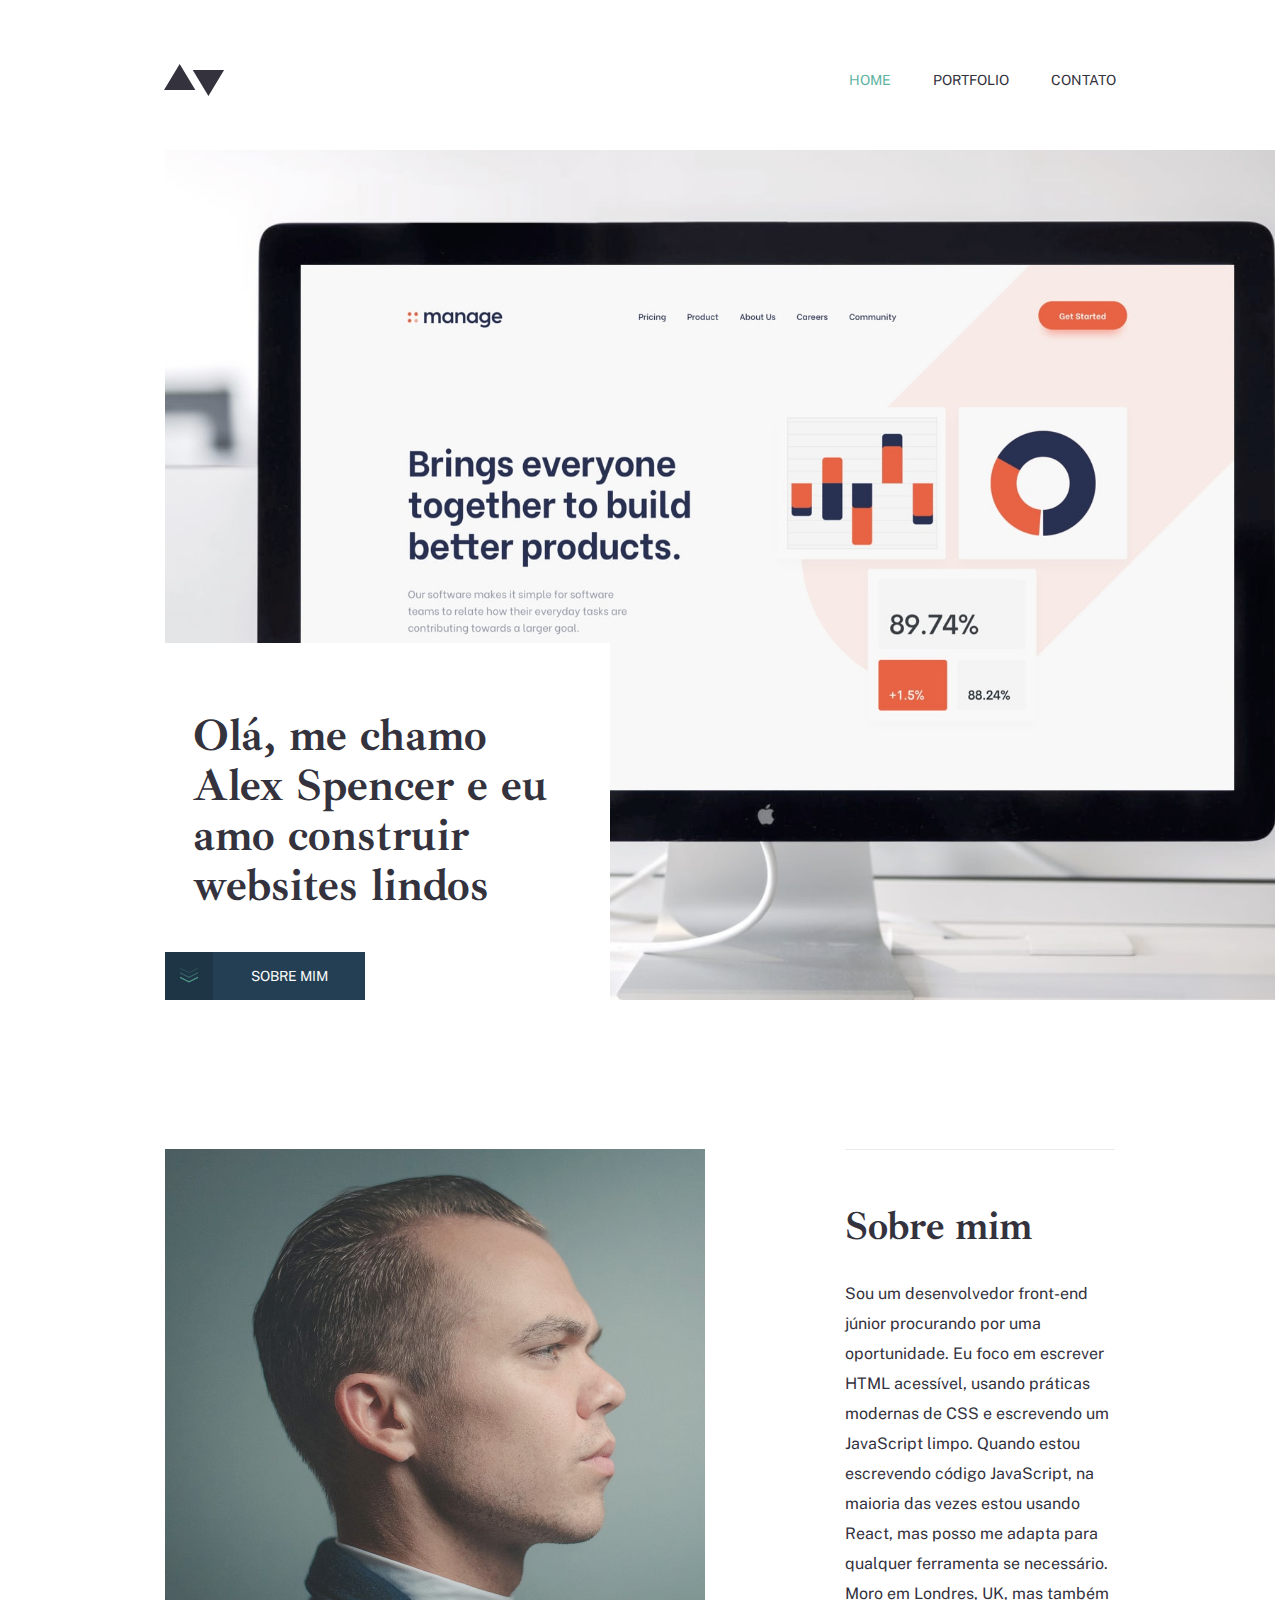
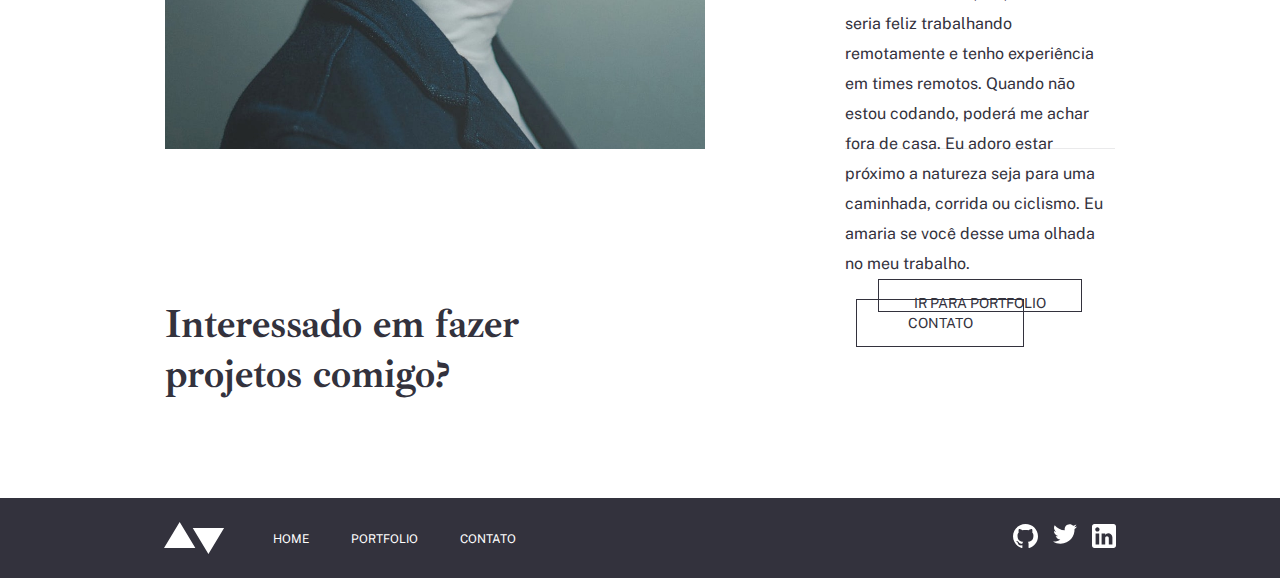
==== index.html @ 4e43d09f "Add files via upload" ====
<!DOCTYPE html>
<html lang="pt">
  <head>
    <meta charset="UTF-8" />
    <meta http-equiv="X-UA-Compatible" content="IE=edge" />
    <meta name="viewport" content="width=device-width, initial-scale=1.0" />
    <link rel="stylesheet" href="./css/global.css" />
    <link rel="stylesheet" href="./pages/home/style.css" />
    <title>Home</title>

    <link rel="preconnect" href="https://fonts.googleapis.com" />
    <link rel="preconnect" href="https://fonts.gstatic.com" crossorigin />
    <link
      href="https://fonts.googleapis.com/css2?family=Ibarra+Real+Nova:wght@400;500;600;700&family=Public+Sans:wght@100;200;300;400;500;600&display=swap"
      rel="stylesheet"
    />
  </head>

  <body>
    <header>
      <img src="./assets/logo-dark.svg" alt="logo-dark" />

      <ul>
        <li><a class="atual" href="#home">HOME</a></li>
        <li><a href="./pages/portfolio/index.html">PORTFOLIO</a></li>
        <li><a href="./pages/contato/index.html">CONTATO</a></li>
      </ul>
    </header>

    <section class="hero">
      <div class="hero-div">
        <p>Olá, me chamo Alex Spencer e eu amo construir websites lindos</p>

        <a class="botao-sobre" href="#sobre"
          ><div class="seta-pra-baixo"></div>
          <div class="texto">SOBRE MIM</div>
        </a>
      </div>
    </section>

    <section class="sobre" id="sobre">
      <img src="./assets/home/image-homepage-profile.jpg" alt="image-homepage-profile" />

      <div class="sobre-mim">
        <h1>Sobre mim</h1>
        <p>
          Sou um desenvolvedor front-end júnior procurando por uma oportunidade. Eu foco em escrever HTML acessível, usando práticas modernas de CSS e
          escrevendo um JavaScript limpo. Quando estou escrevendo código JavaScript, na maioria das vezes estou usando React, mas posso me adapta para
          qualquer ferramenta se necessário. Moro em Londres, UK, mas também seria feliz trabalhando remotamente e tenho experiência em times remotos.
          Quando não estou codando, poderá me achar fora de casa. Eu adoro estar próximo a natureza seja para uma caminhada, corrida ou ciclismo. Eu
          amaria se você desse uma olhada no meu trabalho.
        </p>
        <a href="./pages/portfolio/index.html">IR PARA PORTFOLIO</a>
      </div>
    </section>

    <section class="contato">
      <h1>Interessado em fazer projetos comigo?</h1>

      <a href="./pages/contato/index.html">CONTATO</a>
    </section>

    <footer>
      <div class="comeco-footer">
        <img class="logo" src="./assets/logo-light.svg" alt="logo-light" />

        <ul class="menu">
          <li><a href="#">HOME</a></li>
          <li><a href="./pages/portfolio/index.html">PORTFOLIO</a></li>
          <li><a href="./pages/contato/index.html">CONTATO</a></li>
        </ul>
      </div>

      <ul class="icons">
        <li><img src="./assets/icons/github-light.svg" alt="Logo do Github" /></li>
        <li><img src="./assets/icons/twitter-light.svg" alt="Logo do Twitter" /></li>
        <li><img src="./assets/icons/linkedin-light.svg" alt="Logo do Linkedin" /></li>
      </ul>
    </footer>
  </body>
</html>
---- css/global.css ----
* {
  padding: 0;
  margin: 0;
  box-sizing: border-box;
}

body {
  position: relative;
  min-height: 2000px;
  min-width: 1240px;
}

h1 {
  font-family: 'Ibarra Real Nova', serif;
  font-size: 40px;
  font-weight: bold;

  color: #33323d;
}

p {
  margin-top: 28px;

  font-family: 'Public Sans', sans-serif;
  font-size: 16px;
  line-height: 30px;
  color: #33323d;
}

h2 {
  font-family: 'Ibarra Real Nova', serif;
  font-size: 40px;
  font-weight: bold;

  color: #33323d;
}

p span {
  text-decoration: underline;
}

header {
  display: flex;
  justify-content: space-between;
  align-items: center;

  margin-top: 64px;
  margin-left: 164px;
  margin-right: 164px;
  margin-bottom: 54px;
}

header ul {
  display: flex;
  gap: 42px;

  list-style: none;
}

header ul a {
  font-family: 'Public Sans', sans-serif;
  font-size: 14px;
  text-decoration: none;

  color: #33323d;
}

header ul a:visited {
  color: #33323d;
}

.atual {
  color: #5fb4a2 !important;
}

footer {
  display: flex;
  justify-content: space-between;
  align-items: center;

  position: absolute;
  bottom: 0;

  height: 80px;
  width: 100%;

  padding-left: 164px;
  padding-right: 164px;
  margin-top: 200px;

  background-color: #33323d;
}

.comeco-footer {
  display: flex;
  justify-content: center;
  align-items: center;
}

footer .logo {
  margin-right: 48px;
}

footer ul {
  display: flex;
  list-style: none;
}

footer .menu {
  gap: 42px;
}

footer ul a {
  font-family: 'Public Sans', sans-serif;
  font-size: 12px;
  text-decoration: none;

  color: #ffffff;
}

footer ul a:visited {
  color: #ffffff;
}

.icons {
  gap: 15px;
}

.icons li img {
  cursor: pointer;
}
---- pages/home/style.css ----
body {
  min-height: 2114px;
}

.hero {
  display: flex;
  position: relative;

  min-height: 850px;
  min-width: 1110px;
  margin-left: 165px;
  margin-right: 165px;

  background-image: url('../../assets/home/image-homepage-hero.jpg');
  background-size: cover;
  background-position: center;
  background-repeat: no-repeat;
}

.hero .hero-div {
  position: absolute;
  bottom: 0;

  height: 357px;
  width: 445px;

  background-color: white;
}

.hero .hero-div p {
  padding-top: 40px;
  padding-left: 28px;
  padding-right: 28px;

  font-family: 'Ibarra Real Nova', serif;
  font-size: 45px;
  font-weight: bold;
  line-height: 50px;

  color: #33323d;
}

.hero .hero-div .botao-sobre {
  display: flex;
  flex-direction: row;
  align-items: center;

  position: absolute;
  bottom: 0;

  height: 48px;
  width: 200px;

  background-image: url('../../assets/icons/down-arrows.svg');
  background-repeat: no-repeat;
  background-size: 18px;
  background-position: 15px 15px;

  cursor: pointer;

  font-family: 'Public Sans', sans-serif;
  font-size: 14px;
  text-decoration: none;
  text-align: center;

  color: #fafafa;
  background-color: #243f53;
}

.botao-sobre .seta-pra-baixo {
  height: 48px;
  width: 48px;

  background-color: rgba(0, 0, 0, 0.15);
}

.botao-sobre .texto {
  width: 152px;

  text-align: center;
}

.hero .hero-div .botao-sobre:hover {
  background-image: url('../../assets/icons/down-arrows-light.svg');
  background-size: 20px;
  background-position: 14px 15px;
  background-color: #5fb4a2;
}

.sobre {
  display: flex;

  height: 600px;

  margin-top: 149px;
  margin-left: 165px;
  margin-right: 165px;
}

.sobre img {
  height: 600px;
  width: 540px;
}

.sobre-mim {
  display: flex;
  flex-direction: column;

  height: 100%;
  margin-left: 140px;
  padding-top: 51px;

  border-top: 1px solid #eaeaeb;
  border-bottom: 1px solid #eaeaeb;
}

.sobre-mim a {
  justify-self: end;

  height: 48px;
  width: 204px;

  margin: auto;
  padding-top: 15px;

  border: 1px solid #33323d;

  font-family: 'Public Sans', sans-serif;
  font-weight: 400;
  font-size: 14px;
  text-decoration: none;
  text-align: center;

  color: #33323d;
}

.sobre-mim a:hover {
  border: 1px solid #33323d;

  color: #fafafa;
  background-color: #33323d;
}

.contato {
  display: flex;
  justify-content: space-between;

  height: 84px;
  width: 80%;

  margin-top: 150px;
  margin-left: 165px;
  margin-right: 165px;
  margin-bottom: 200px;
}

.contato h1 {
  width: 500px;
}

.contato a {
  height: 48px;
  width: 168px;

  padding-top: 15px;
  margin-right: 165px;

  border: 1px solid #33323d;

  font-family: 'Public Sans', sans-serif;
  font-weight: 400;
  font-size: 14px;
  text-decoration: none;
  text-align: center;

  color: #33323d;
}

.contato a:hover {
  border: 1px solid #33323d;

  color: #fafafa;
  background-color: #33323d;
}
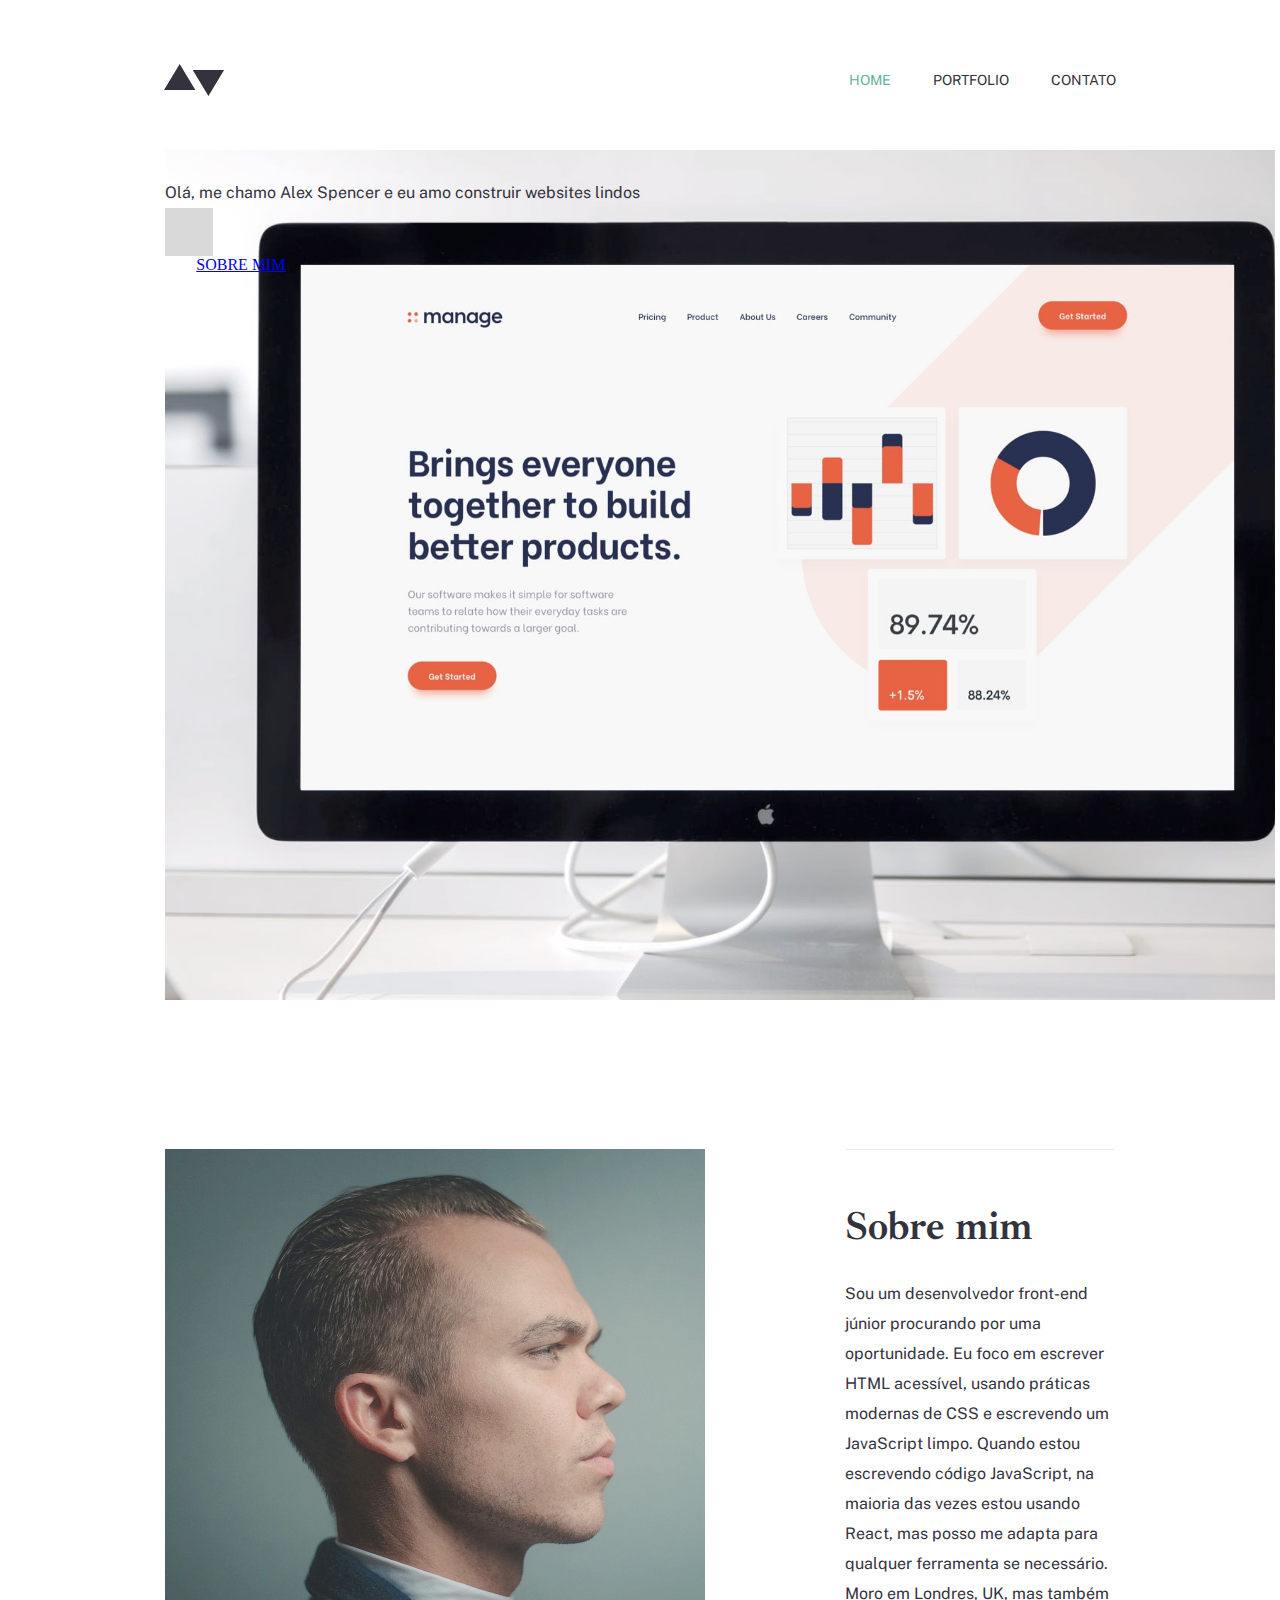
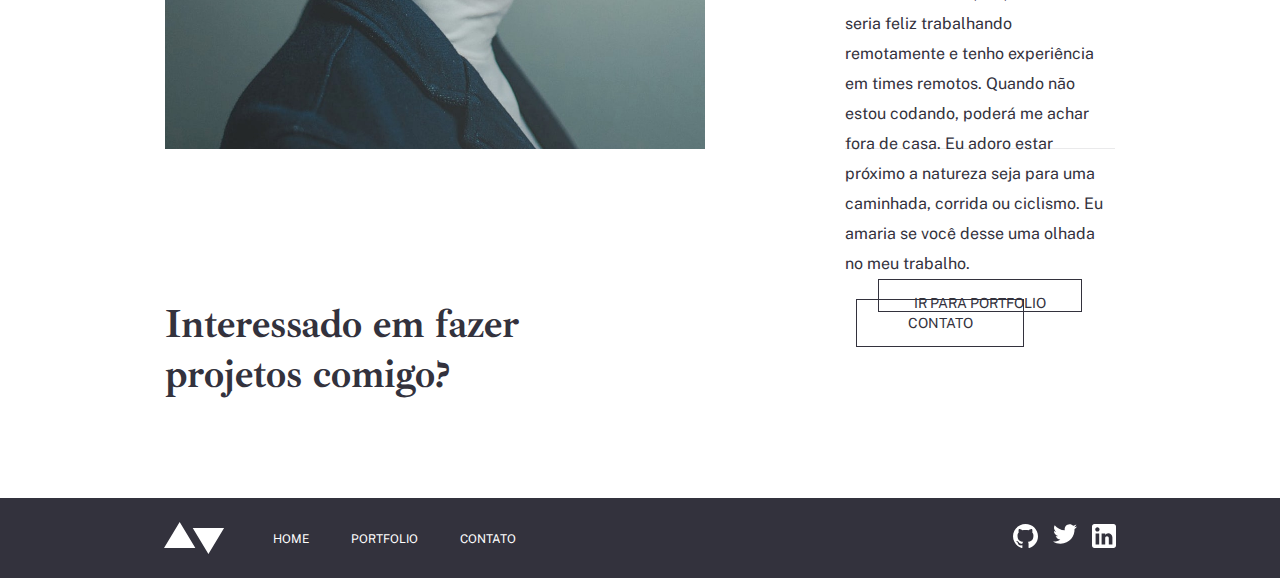
==== commit 714dbbd2: "Update index.html" ====
--- a/index.html
+++ b/index.html
@@ -20,55 +20,61 @@
     <header>
       <img src="./assets/logo-dark.svg" alt="logo-dark" />
 
-      <ul>
-        <li><a class="atual" href="#home">HOME</a></li>
-        <li><a href="./pages/portfolio/index.html">PORTFOLIO</a></li>
-        <li><a href="./pages/contato/index.html">CONTATO</a></li>
-      </ul>
+      <nav>
+        <ul>
+          <li><a class="atual" href="#home">HOME</a></li>
+          <li><a href="./pages/portfolio/index.html">PORTFOLIO</a></li>
+          <li><a href="./pages/contato/index.html">CONTATO</a></li>
+        </ul>
+      </nav>
     </header>
 
-    <section class="hero">
-      <div class="hero-div">
-        <p>Olá, me chamo Alex Spencer e eu amo construir websites lindos</p>
+    <main>
+      <section class="hero">
+        <div class="hero-sobre">
+          <p>Olá, me chamo Alex Spencer e eu amo construir websites lindos</p>
 
-        <a class="botao-sobre" href="#sobre"
-          ><div class="seta-pra-baixo"></div>
-          <div class="texto">SOBRE MIM</div>
-        </a>
-      </div>
-    </section>
+          <a class="botao-sobre" href="#sobre">
+            <div class="seta-pra-baixo"></div>
+            <div class="texto">SOBRE MIM</div>
+          </a>
+        </div>
+      </section>
 
-    <section class="sobre" id="sobre">
-      <img src="./assets/home/image-homepage-profile.jpg" alt="image-homepage-profile" />
+      <section class="sobre" id="sobre">
+        <img src="./assets/home/image-homepage-profile.jpg" alt="image-homepage-profile" />
 
-      <div class="sobre-mim">
-        <h1>Sobre mim</h1>
-        <p>
-          Sou um desenvolvedor front-end júnior procurando por uma oportunidade. Eu foco em escrever HTML acessível, usando práticas modernas de CSS e
-          escrevendo um JavaScript limpo. Quando estou escrevendo código JavaScript, na maioria das vezes estou usando React, mas posso me adapta para
-          qualquer ferramenta se necessário. Moro em Londres, UK, mas também seria feliz trabalhando remotamente e tenho experiência em times remotos.
-          Quando não estou codando, poderá me achar fora de casa. Eu adoro estar próximo a natureza seja para uma caminhada, corrida ou ciclismo. Eu
-          amaria se você desse uma olhada no meu trabalho.
-        </p>
-        <a href="./pages/portfolio/index.html">IR PARA PORTFOLIO</a>
-      </div>
-    </section>
+        <div class="sobre-mim">
+          <h1>Sobre mim</h1>
+          <p>
+            Sou um desenvolvedor front-end júnior procurando por uma oportunidade. Eu foco em escrever HTML acessível, usando práticas modernas de CSS
+            e escrevendo um JavaScript limpo. Quando estou escrevendo código JavaScript, na maioria das vezes estou usando React, mas posso me adapta
+            para qualquer ferramenta se necessário. Moro em Londres, UK, mas também seria feliz trabalhando remotamente e tenho experiência em times
+            remotos. Quando não estou codando, poderá me achar fora de casa. Eu adoro estar próximo a natureza seja para uma caminhada, corrida ou
+            ciclismo. Eu amaria se você desse uma olhada no meu trabalho.
+          </p>
+          <a href="./pages/portfolio/index.html">IR PARA PORTFOLIO</a>
+        </div>
+      </section>
 
-    <section class="contato">
-      <h1>Interessado em fazer projetos comigo?</h1>
+      <section class="contato">
+        <h1>Interessado em fazer projetos comigo?</h1>
 
-      <a href="./pages/contato/index.html">CONTATO</a>
-    </section>
+        <a href="./pages/contato/index.html">CONTATO</a>
+      </section>
+    </main>
 
     <footer>
       <div class="comeco-footer">
         <img class="logo" src="./assets/logo-light.svg" alt="logo-light" />
 
-        <ul class="menu">
-          <li><a href="#">HOME</a></li>
-          <li><a href="./pages/portfolio/index.html">PORTFOLIO</a></li>
-          <li><a href="./pages/contato/index.html">CONTATO</a></li>
-        </ul>
+        <nav>
+          <ul class="menu">
+            <li><a href="#">HOME</a></li>
+            <li><a href="./pages/portfolio/index.html">PORTFOLIO</a></li>
+            <li><a href="./pages/contato/index.html">CONTATO</a></li>
+          </ul>
+        </nav>
       </div>
 
       <ul class="icons">
